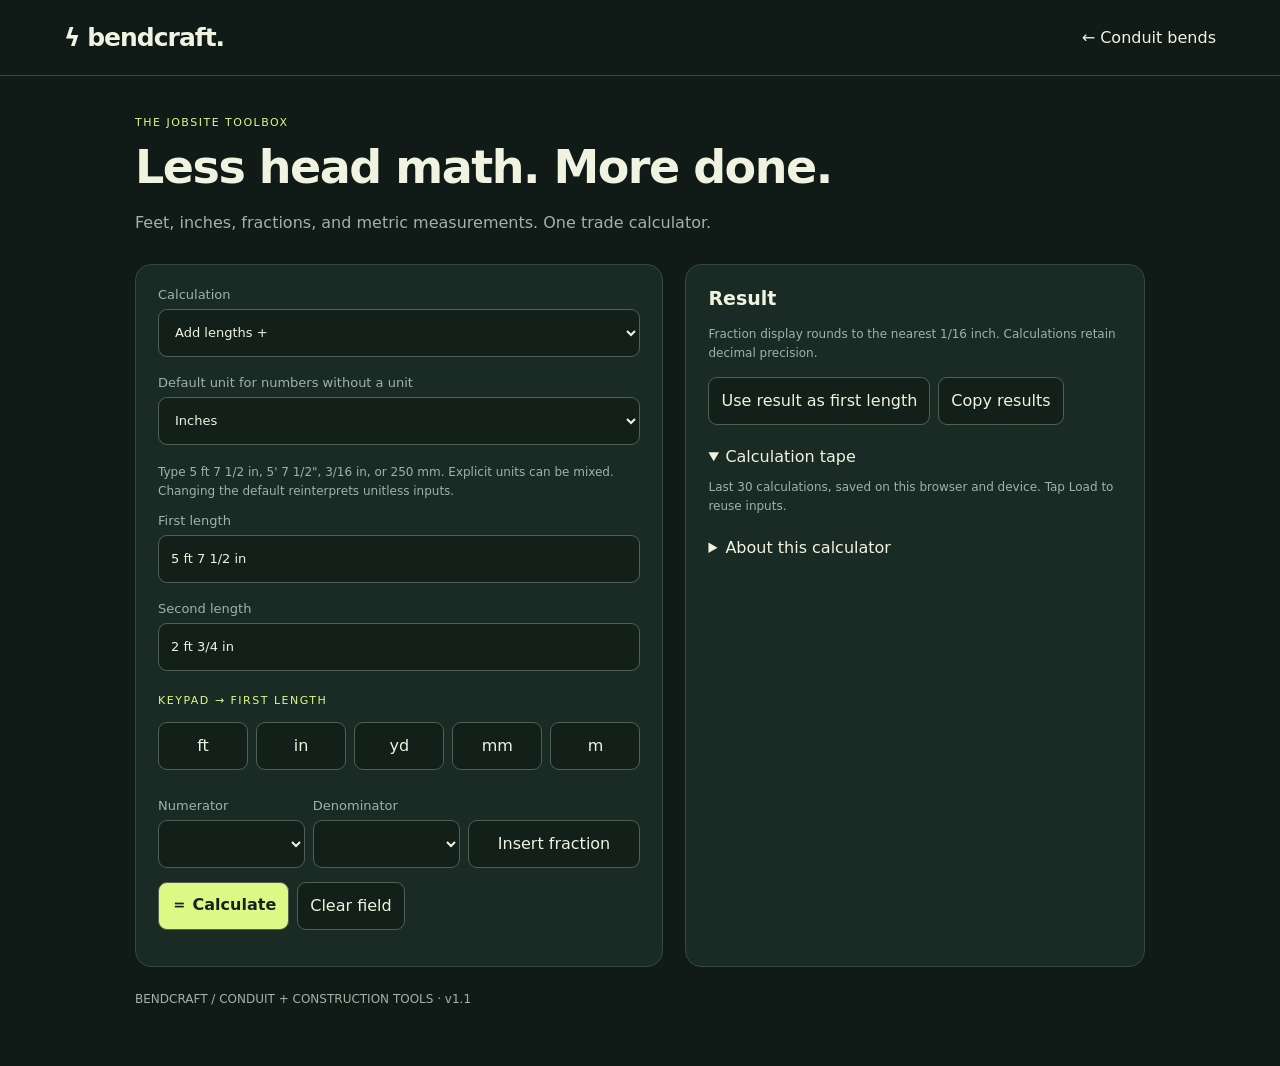
==== calculator.html @ 735b93d9 "Add calculator.html for Bendcraft v1.1" ====
<!doctype html><html lang="en"><meta charset="utf-8"><meta name="viewport" content="width=device-width,initial-scale=1,viewport-fit=cover"><meta name="theme-color" content="#14231f"><meta name="apple-mobile-web-app-capable" content="yes"><title>Bendcraft • Trade Calculator</title><link rel="manifest" href="manifest.json"><style>
:root{color-scheme:dark;--bg:#101b18;--panel:#1a2b25;--line:#35483e;--ink:#f0f3df;--muted:#a0b3a4;--accent:#dcf986}*{box-sizing:border-box}body{margin:0;background:var(--bg);color:var(--ink);font:16px system-ui,sans-serif}header{padding:23px max(20px,5vw);border-bottom:1px solid var(--line);display:flex;gap:24px;justify-content:space-between;align-items:center}header a{color:var(--ink);text-decoration:none}.brand{font-size:25px;font-weight:800;letter-spacing:-1px}main{max-width:1050px;margin:35px auto;padding:0 20px}h1{font-size:clamp(30px,5vw,46px);letter-spacing:-1.5px;margin:10px 0}p{color:var(--muted);line-height:1.6}small{color:var(--accent);letter-spacing:1.5px;font-size:11px}.layout{display:grid;grid-template-columns:1.15fr 1fr;gap:22px;margin-top:28px}.panel{border:1px solid var(--line);border-radius:16px;background:var(--panel);padding:22px}input,select,button{font:inherit;min-height:48px;border:1px solid #506052;border-radius:9px;color:var(--ink);background:#122019;padding:12px}input,select{width:100%;margin-top:7px}label{font-size:13px;color:var(--muted);display:block;margin-bottom:18px}input:focus{outline:2px solid var(--accent)}button{cursor:pointer}button:hover{border-color:var(--accent)}.primary{background:var(--accent);color:#14231f;font-weight:700}.tools,.keys,.fraction,.actions{display:flex;gap:8px;flex-wrap:wrap;margin:14px 0}.tools button{flex:1}.keys{display:grid;grid-template-columns:repeat(4,1fr)}.keys button{text-align:center}.fraction{align-items:end}.fraction label{flex:1;margin:0}.fraction button{flex:1}h2{font-size:19px;margin:0 0 16px}.result{border-bottom:1px solid var(--line);padding:14px 0;font-size:13px;color:var(--muted)}.result strong{display:block;font-size:24px;color:var(--accent);margin-top:5px;overflow-wrap:anywhere}.note{font-size:12px}#tape article{padding:16px 0;border-bottom:1px solid var(--line)}#tape article p{font-size:13px;overflow-wrap:anywhere}details{margin-top:22px}summary{cursor:pointer}a{color:var(--accent)}[hidden]{display:none!important}footer{padding:25px 0;color:var(--muted);font-size:12px}@media(max-width:700px){.layout{grid-template-columns:1fr}header{gap:14px;font-size:13px}.panel{padding:18px}}
</style><header><a href="index.html" class="brand">ϟ bendcraft.</a><a href="index.html">← Conduit bends</a></header><main><small>THE JOBSITE TOOLBOX</small><h1>Less head math. More done.</h1><p>Feet, inches, fractions, and metric measurements. One trade calculator.</p><div class="layout"><section class="panel" aria-label="Construction calculator"><label>Calculation<select id="mode"><option value="add">Add lengths +</option><option value="subtract">Subtract lengths −</option><option value="scale">Multiply a length × quantity</option><option value="divide">Divide a length ÷ quantity</option><option value="ratio">Divide two lengths → ratio</option><option value="convert">Convert a measurement</option><option value="area">Rectangle area & perimeter</option><option value="volume">Rectangular volume</option><option value="triangle">Right triangle: rise & run</option><option value="spacing">Equal spacing, including both ends</option></select></label><label>Default unit for numbers without a unit<select id="base"><option value="in">Inches</option><option value="ft">Feet</option><option value="yd">Yards</option><option value="mm">Millimeters</option><option value="cm">Centimeters</option><option value="m">Meters</option></select></label><p class="note">Type 5 ft 7 1/2 in, 5' 7 1/2", 3/16 in, or 250 mm. Explicit units can be mixed. Changing the default reinterprets unitless inputs.</p><label><span id="label-a">First length</span><input id="a" type="text" value="5 ft 7 1/2 in" autocomplete="off" spellcheck="false"></label><label id="row-b"><span id="label-b">Second length</span><input id="b" type="text" value="2 ft 3/4 in" autocomplete="off" spellcheck="false"></label><label id="row-c" hidden>Depth<input id="c" type="text" value="4 in" autocomplete="off" spellcheck="false"></label><small id="target">KEYPAD → FIRST LENGTH</small><div class="tools" aria-label="Insert unit"><button data-token=" ft ">ft</button><button data-token=" in ">in</button><button data-token=" yd ">yd</button><button data-token=" mm ">mm</button><button data-token=" m ">m</button></div><div class="keys" aria-label="Calculator keypad"></div><div class="fraction"><label>Numerator<select id="numerator"></select></label><label>Denominator<select id="denominator"></select></label><button id="insert-fraction">Insert fraction</button></div><div class="actions"><button id="calculate" class="primary">＝ Calculate</button><button id="clear">Clear field</button></div></section><section class="panel"><h2>Result</h2><div id="answer" aria-live="polite"></div><p class="note">Fraction display rounds to the nearest 1/16 inch. Calculations retain decimal precision.</p><div class="actions"><button id="reuse">Use result as first length</button><button id="copy">Copy results</button></div><p id="message" role="status"></p><details open><summary>Calculation tape</summary><p class="note">Last 30 calculations, saved on this browser and device. Tap Load to reuse inputs.</p><div id="tape"></div></details><details><summary>About this calculator</summary><p class="note">Bendcraft’s original trade calculator is inspired by the mixed-unit workflow of <a href="https://apps.apple.com/us/app/workmans-calculator-pro/id1188821288" target="_blank" rel="noopener">Workman’s Calculator Pro</a>. Length × quantity returns length. Length × width returns area. Length ÷ length returns a unitless ratio. Equal spacing uses positions at both endpoints.</p></details></section></div><footer>BENDCRAFT / CONDUIT + CONSTRUCTION TOOLS · v1.1</footer></main><script src="trade-math.js"></script><script src="trade-ui.js"></script></html>
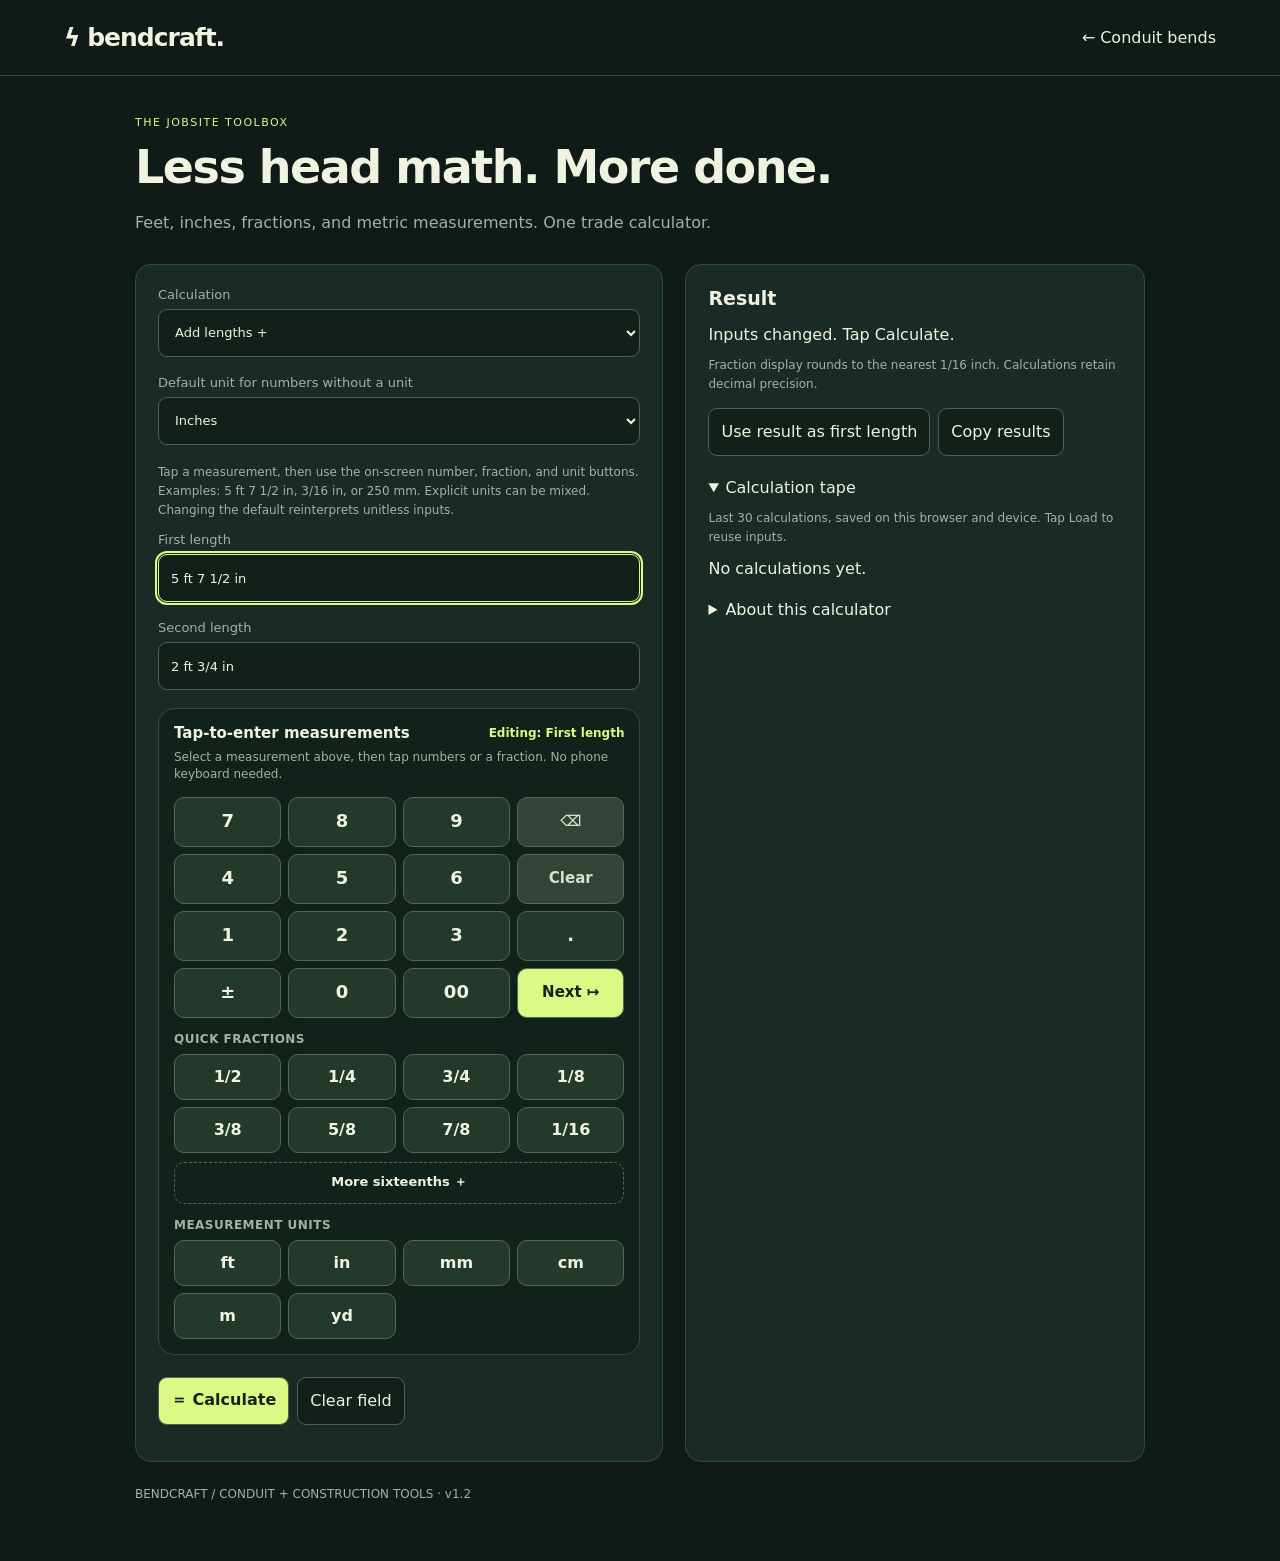
==== commit 815b9a2a: "Replace dropdown fraction entry with tap-to-enter trade keypad" ====
--- a/calculator.html
+++ b/calculator.html
@@ -1,3 +1,3 @@
-<!doctype html><html lang="en"><meta charset="utf-8"><meta name="viewport" content="width=device-width,initial-scale=1,viewport-fit=cover"><meta name="theme-color" content="#14231f"><meta name="apple-mobile-web-app-capable" content="yes"><title>Bendcraft • Trade Calculator</title><link rel="manifest" href="manifest.json"><style>
+<!doctype html><html lang="en"><meta charset="utf-8"><meta name="viewport" content="width=device-width,initial-scale=1,viewport-fit=cover"><meta name="theme-color" content="#14231f"><meta name="apple-mobile-web-app-capable" content="yes"><title>Bendcraft • Trade Calculator</title><link rel="manifest" href="manifest.json"><link rel="stylesheet" href="measurement-keypad.css"><style>
 :root{color-scheme:dark;--bg:#101b18;--panel:#1a2b25;--line:#35483e;--ink:#f0f3df;--muted:#a0b3a4;--accent:#dcf986}*{box-sizing:border-box}body{margin:0;background:var(--bg);color:var(--ink);font:16px system-ui,sans-serif}header{padding:23px max(20px,5vw);border-bottom:1px solid var(--line);display:flex;gap:24px;justify-content:space-between;align-items:center}header a{color:var(--ink);text-decoration:none}.brand{font-size:25px;font-weight:800;letter-spacing:-1px}main{max-width:1050px;margin:35px auto;padding:0 20px}h1{font-size:clamp(30px,5vw,46px);letter-spacing:-1.5px;margin:10px 0}p{color:var(--muted);line-height:1.6}small{color:var(--accent);letter-spacing:1.5px;font-size:11px}.layout{display:grid;grid-template-columns:1.15fr 1fr;gap:22px;margin-top:28px}.panel{border:1px solid var(--line);border-radius:16px;background:var(--panel);padding:22px}input,select,button{font:inherit;min-height:48px;border:1px solid #506052;border-radius:9px;color:var(--ink);background:#122019;padding:12px}input,select{width:100%;margin-top:7px}label{font-size:13px;color:var(--muted);display:block;margin-bottom:18px}input:focus{outline:2px solid var(--accent)}button{cursor:pointer}button:hover{border-color:var(--accent)}.primary{background:var(--accent);color:#14231f;font-weight:700}.tools,.keys,.fraction,.actions{display:flex;gap:8px;flex-wrap:wrap;margin:14px 0}.tools button{flex:1}.keys{display:grid;grid-template-columns:repeat(4,1fr)}.keys button{text-align:center}.fraction{align-items:end}.fraction label{flex:1;margin:0}.fraction button{flex:1}h2{font-size:19px;margin:0 0 16px}.result{border-bottom:1px solid var(--line);padding:14px 0;font-size:13px;color:var(--muted)}.result strong{display:block;font-size:24px;color:var(--accent);margin-top:5px;overflow-wrap:anywhere}.note{font-size:12px}#tape article{padding:16px 0;border-bottom:1px solid var(--line)}#tape article p{font-size:13px;overflow-wrap:anywhere}details{margin-top:22px}summary{cursor:pointer}a{color:var(--accent)}[hidden]{display:none!important}footer{padding:25px 0;color:var(--muted);font-size:12px}@media(max-width:700px){.layout{grid-template-columns:1fr}header{gap:14px;font-size:13px}.panel{padding:18px}}
-</style><header><a href="index.html" class="brand">ϟ bendcraft.</a><a href="index.html">← Conduit bends</a></header><main><small>THE JOBSITE TOOLBOX</small><h1>Less head math. More done.</h1><p>Feet, inches, fractions, and metric measurements. One trade calculator.</p><div class="layout"><section class="panel" aria-label="Construction calculator"><label>Calculation<select id="mode"><option value="add">Add lengths +</option><option value="subtract">Subtract lengths −</option><option value="scale">Multiply a length × quantity</option><option value="divide">Divide a length ÷ quantity</option><option value="ratio">Divide two lengths → ratio</option><option value="convert">Convert a measurement</option><option value="area">Rectangle area & perimeter</option><option value="volume">Rectangular volume</option><option value="triangle">Right triangle: rise & run</option><option value="spacing">Equal spacing, including both ends</option></select></label><label>Default unit for numbers without a unit<select id="base"><option value="in">Inches</option><option value="ft">Feet</option><option value="yd">Yards</option><option value="mm">Millimeters</option><option value="cm">Centimeters</option><option value="m">Meters</option></select></label><p class="note">Type 5 ft 7 1/2 in, 5' 7 1/2", 3/16 in, or 250 mm. Explicit units can be mixed. Changing the default reinterprets unitless inputs.</p><label><span id="label-a">First length</span><input id="a" type="text" value="5 ft 7 1/2 in" autocomplete="off" spellcheck="false"></label><label id="row-b"><span id="label-b">Second length</span><input id="b" type="text" value="2 ft 3/4 in" autocomplete="off" spellcheck="false"></label><label id="row-c" hidden>Depth<input id="c" type="text" value="4 in" autocomplete="off" spellcheck="false"></label><small id="target">KEYPAD → FIRST LENGTH</small><div class="tools" aria-label="Insert unit"><button data-token=" ft ">ft</button><button data-token=" in ">in</button><button data-token=" yd ">yd</button><button data-token=" mm ">mm</button><button data-token=" m ">m</button></div><div class="keys" aria-label="Calculator keypad"></div><div class="fraction"><label>Numerator<select id="numerator"></select></label><label>Denominator<select id="denominator"></select></label><button id="insert-fraction">Insert fraction</button></div><div class="actions"><button id="calculate" class="primary">＝ Calculate</button><button id="clear">Clear field</button></div></section><section class="panel"><h2>Result</h2><div id="answer" aria-live="polite"></div><p class="note">Fraction display rounds to the nearest 1/16 inch. Calculations retain decimal precision.</p><div class="actions"><button id="reuse">Use result as first length</button><button id="copy">Copy results</button></div><p id="message" role="status"></p><details open><summary>Calculation tape</summary><p class="note">Last 30 calculations, saved on this browser and device. Tap Load to reuse inputs.</p><div id="tape"></div></details><details><summary>About this calculator</summary><p class="note">Bendcraft’s original trade calculator is inspired by the mixed-unit workflow of <a href="https://apps.apple.com/us/app/workmans-calculator-pro/id1188821288" target="_blank" rel="noopener">Workman’s Calculator Pro</a>. Length × quantity returns length. Length × width returns area. Length ÷ length returns a unitless ratio. Equal spacing uses positions at both endpoints.</p></details></section></div><footer>BENDCRAFT / CONDUIT + CONSTRUCTION TOOLS · v1.1</footer></main><script src="trade-math.js"></script><script src="trade-ui.js"></script></html>+</style><header><a href="index.html" class="brand">ϟ bendcraft.</a><a href="index.html">← Conduit bends</a></header><main><small>THE JOBSITE TOOLBOX</small><h1>Less head math. More done.</h1><p>Feet, inches, fractions, and metric measurements. One trade calculator.</p><div class="layout"><section class="panel" aria-label="Construction calculator"><label>Calculation<select id="mode"><option value="add">Add lengths +</option><option value="subtract">Subtract lengths −</option><option value="scale">Multiply a length × quantity</option><option value="divide">Divide a length ÷ quantity</option><option value="ratio">Divide two lengths → ratio</option><option value="convert">Convert a measurement</option><option value="area">Rectangle area & perimeter</option><option value="volume">Rectangular volume</option><option value="triangle">Right triangle: rise & run</option><option value="spacing">Equal spacing, including both ends</option></select></label><label>Default unit for numbers without a unit<select id="base"><option value="in">Inches</option><option value="ft">Feet</option><option value="yd">Yards</option><option value="mm">Millimeters</option><option value="cm">Centimeters</option><option value="m">Meters</option></select></label><p class="note">Tap a measurement, then use the on-screen number, fraction, and unit buttons. Examples: 5 ft 7 1/2 in, 3/16 in, or 250 mm. Explicit units can be mixed. Changing the default reinterprets unitless inputs.</p><label><span id="label-a">First length</span><input id="a" type="text" value="5 ft 7 1/2 in" autocomplete="off" spellcheck="false"></label><label id="row-b"><span id="label-b">Second length</span><input id="b" type="text" value="2 ft 3/4 in" autocomplete="off" spellcheck="false"></label><label id="row-c" hidden>Depth<input id="c" type="text" value="4 in" autocomplete="off" spellcheck="false"></label><div id="measurement-keypad"></div><div id="legacy-entry" hidden><small id="target">KEYPAD → FIRST LENGTH</small><div class="tools" aria-label="Insert unit"><button data-token=" ft ">ft</button><button data-token=" in ">in</button><button data-token=" yd ">yd</button><button data-token=" mm ">mm</button><button data-token=" m ">m</button></div><div class="keys" aria-label="Calculator keypad"></div><div class="fraction"><label>Numerator<select id="numerator"></select></label><label>Denominator<select id="denominator"></select></label><button id="insert-fraction">Insert fraction</button></div></div><div class="actions"><button id="calculate" class="primary">＝ Calculate</button><button id="clear">Clear field</button></div></section><section class="panel"><h2>Result</h2><div id="answer" aria-live="polite"></div><p class="note">Fraction display rounds to the nearest 1/16 inch. Calculations retain decimal precision.</p><div class="actions"><button id="reuse">Use result as first length</button><button id="copy">Copy results</button></div><p id="message" role="status"></p><details open><summary>Calculation tape</summary><p class="note">Last 30 calculations, saved on this browser and device. Tap Load to reuse inputs.</p><div id="tape"></div></details><details><summary>About this calculator</summary><p class="note">Bendcraft’s original trade calculator is inspired by the mixed-unit workflow of <a href="https://apps.apple.com/us/app/workmans-calculator-pro/id1188821288" target="_blank" rel="noopener">Workman’s Calculator Pro</a>. Length × quantity returns length. Length × width returns area. Length ÷ length returns a unitless ratio. Equal spacing uses positions at both endpoints.</p></details></section></div><footer>BENDCRAFT / CONDUIT + CONSTRUCTION TOOLS · v1.2</footer></main><script src="trade-math.js"></script><script src="trade-ui.js"></script><script src="measurement-keypad.js"></script></html>
--- a/measurement-keypad.css
+++ b/measurement-keypad.css
@@ -0,0 +1,22 @@
+/* Shared touch-first Bendcraft measurement keypad. */
+#measurement-keypad { margin: 14px 0 22px; }
+.mp-wrap { border: 1px solid var(--line, #35483e); border-radius: 16px; background: #11221b; padding: 15px; }
+.mp-top { display: flex; align-items: center; justify-content: space-between; flex-wrap: wrap; gap: 5px 12px; }
+.mp-top strong { font-size: 15px; color: var(--ink, #f0f3df); }
+.mp-active { color: var(--accent, #dcf986); font-size: 12px; font-weight: 700; }
+.mp-hint { font-size: 12px; margin: 7px 0 14px; color: var(--muted, #a0b3a4); line-height: 1.4; }
+.mp-label { margin: 14px 0 8px; font-size: 12px; color: var(--muted, #a0b3a4); font-weight: 700; letter-spacing: .04em; text-transform: uppercase; }
+.mp-grid { display: grid; grid-template-columns: repeat(4, minmax(0, 1fr)); gap: 7px; }
+.mp-key, .mp-more { appearance: none; min-width: 0; min-height: 50px; padding: 8px 4px; border: 1px solid #536957; border-radius: 10px; background: #23392c; color: var(--ink, #f0f3df); text-align: center; font: 600 18px/1.15 system-ui, sans-serif; touch-action: manipulation; -webkit-tap-highlight-color: transparent; cursor: pointer; }
+.mp-key:active, .mp-more:active { background: var(--accent, #dcf986); color: #14231f; transform: scale(.975); }
+.mp-key:focus-visible, .mp-more:focus-visible { outline: 2px solid var(--accent, #dcf986); outline-offset: 2px; }
+.mp-fractions .mp-key, .mp-units .mp-key { font-size: 16px; min-height: 46px; }
+.mp-key.mp-subtle { font-size: 15px; color: #d5e1cc; background: #344337; }
+.mp-key.mp-next { background: #dcf986; color: #14231f; font-size: 15px; font-weight: 800; }
+.mp-key:disabled { opacity: .4; cursor: not-allowed; }
+.mp-more { display: block; width: 100%; min-height: 42px; font-size: 13px; margin-top: 9px; background: transparent; border-style: dashed; }
+.mp-extra { margin-top: 8px; }
+.mp-extra[hidden] { display: none !important; }
+.mp-selected { outline: 2px solid var(--accent, #dcf986) !important; outline-offset: 1px; border-color: var(--accent, #dcf986) !important; }
+.mp-selected[readonly] { cursor: pointer; }
+@media(max-width:400px) { .mp-wrap { padding: 11px; } .mp-grid { gap: 6px; } .mp-key { min-height: 48px; font-size: 18px; } .mp-fractions .mp-key { font-size: 15px; } }
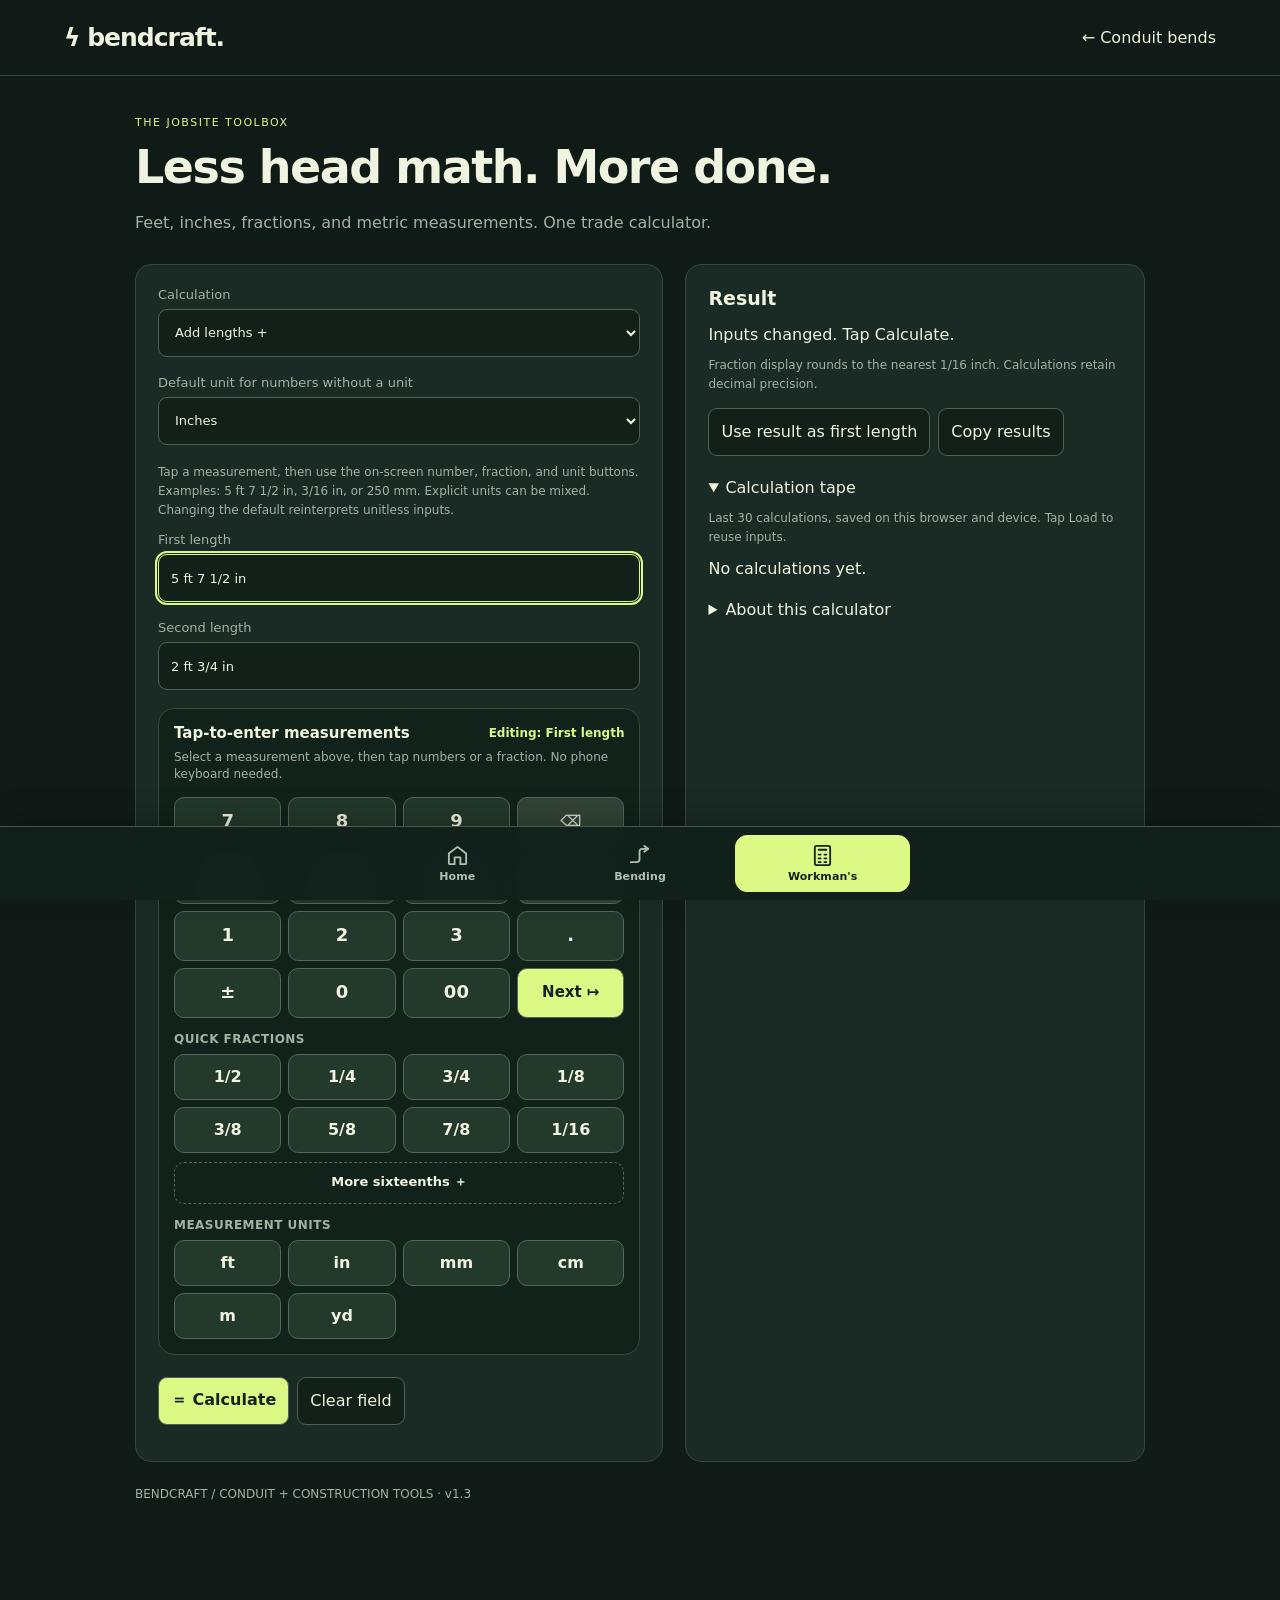
==== commit 47081df0: "Add persistent bottom app switcher to workmans calculator" ====
--- a/calculator.html
+++ b/calculator.html
@@ -1,3 +1,3 @@
-<!doctype html><html lang="en"><meta charset="utf-8"><meta name="viewport" content="width=device-width,initial-scale=1,viewport-fit=cover"><meta name="theme-color" content="#14231f"><meta name="apple-mobile-web-app-capable" content="yes"><title>Bendcraft • Trade Calculator</title><link rel="manifest" href="manifest.json"><link rel="stylesheet" href="measurement-keypad.css"><style>
+<!doctype html><html lang="en"><meta charset="utf-8"><meta name="viewport" content="width=device-width,initial-scale=1,viewport-fit=cover"><meta name="theme-color" content="#14231f"><meta name="apple-mobile-web-app-capable" content="yes"><title>Bendcraft • Trade Calculator</title><link rel="manifest" href="manifest.json"><link rel="stylesheet" href="measurement-keypad.css"><link rel="stylesheet" href="app-tabs.css"><style>
 :root{color-scheme:dark;--bg:#101b18;--panel:#1a2b25;--line:#35483e;--ink:#f0f3df;--muted:#a0b3a4;--accent:#dcf986}*{box-sizing:border-box}body{margin:0;background:var(--bg);color:var(--ink);font:16px system-ui,sans-serif}header{padding:23px max(20px,5vw);border-bottom:1px solid var(--line);display:flex;gap:24px;justify-content:space-between;align-items:center}header a{color:var(--ink);text-decoration:none}.brand{font-size:25px;font-weight:800;letter-spacing:-1px}main{max-width:1050px;margin:35px auto;padding:0 20px}h1{font-size:clamp(30px,5vw,46px);letter-spacing:-1.5px;margin:10px 0}p{color:var(--muted);line-height:1.6}small{color:var(--accent);letter-spacing:1.5px;font-size:11px}.layout{display:grid;grid-template-columns:1.15fr 1fr;gap:22px;margin-top:28px}.panel{border:1px solid var(--line);border-radius:16px;background:var(--panel);padding:22px}input,select,button{font:inherit;min-height:48px;border:1px solid #506052;border-radius:9px;color:var(--ink);background:#122019;padding:12px}input,select{width:100%;margin-top:7px}label{font-size:13px;color:var(--muted);display:block;margin-bottom:18px}input:focus{outline:2px solid var(--accent)}button{cursor:pointer}button:hover{border-color:var(--accent)}.primary{background:var(--accent);color:#14231f;font-weight:700}.tools,.keys,.fraction,.actions{display:flex;gap:8px;flex-wrap:wrap;margin:14px 0}.tools button{flex:1}.keys{display:grid;grid-template-columns:repeat(4,1fr)}.keys button{text-align:center}.fraction{align-items:end}.fraction label{flex:1;margin:0}.fraction button{flex:1}h2{font-size:19px;margin:0 0 16px}.result{border-bottom:1px solid var(--line);padding:14px 0;font-size:13px;color:var(--muted)}.result strong{display:block;font-size:24px;color:var(--accent);margin-top:5px;overflow-wrap:anywhere}.note{font-size:12px}#tape article{padding:16px 0;border-bottom:1px solid var(--line)}#tape article p{font-size:13px;overflow-wrap:anywhere}details{margin-top:22px}summary{cursor:pointer}a{color:var(--accent)}[hidden]{display:none!important}footer{padding:25px 0;color:var(--muted);font-size:12px}@media(max-width:700px){.layout{grid-template-columns:1fr}header{gap:14px;font-size:13px}.panel{padding:18px}}
-</style><header><a href="index.html" class="brand">ϟ bendcraft.</a><a href="index.html">← Conduit bends</a></header><main><small>THE JOBSITE TOOLBOX</small><h1>Less head math. More done.</h1><p>Feet, inches, fractions, and metric measurements. One trade calculator.</p><div class="layout"><section class="panel" aria-label="Construction calculator"><label>Calculation<select id="mode"><option value="add">Add lengths +</option><option value="subtract">Subtract lengths −</option><option value="scale">Multiply a length × quantity</option><option value="divide">Divide a length ÷ quantity</option><option value="ratio">Divide two lengths → ratio</option><option value="convert">Convert a measurement</option><option value="area">Rectangle area & perimeter</option><option value="volume">Rectangular volume</option><option value="triangle">Right triangle: rise & run</option><option value="spacing">Equal spacing, including both ends</option></select></label><label>Default unit for numbers without a unit<select id="base"><option value="in">Inches</option><option value="ft">Feet</option><option value="yd">Yards</option><option value="mm">Millimeters</option><option value="cm">Centimeters</option><option value="m">Meters</option></select></label><p class="note">Tap a measurement, then use the on-screen number, fraction, and unit buttons. Examples: 5 ft 7 1/2 in, 3/16 in, or 250 mm. Explicit units can be mixed. Changing the default reinterprets unitless inputs.</p><label><span id="label-a">First length</span><input id="a" type="text" value="5 ft 7 1/2 in" autocomplete="off" spellcheck="false"></label><label id="row-b"><span id="label-b">Second length</span><input id="b" type="text" value="2 ft 3/4 in" autocomplete="off" spellcheck="false"></label><label id="row-c" hidden>Depth<input id="c" type="text" value="4 in" autocomplete="off" spellcheck="false"></label><div id="measurement-keypad"></div><div id="legacy-entry" hidden><small id="target">KEYPAD → FIRST LENGTH</small><div class="tools" aria-label="Insert unit"><button data-token=" ft ">ft</button><button data-token=" in ">in</button><button data-token=" yd ">yd</button><button data-token=" mm ">mm</button><button data-token=" m ">m</button></div><div class="keys" aria-label="Calculator keypad"></div><div class="fraction"><label>Numerator<select id="numerator"></select></label><label>Denominator<select id="denominator"></select></label><button id="insert-fraction">Insert fraction</button></div></div><div class="actions"><button id="calculate" class="primary">＝ Calculate</button><button id="clear">Clear field</button></div></section><section class="panel"><h2>Result</h2><div id="answer" aria-live="polite"></div><p class="note">Fraction display rounds to the nearest 1/16 inch. Calculations retain decimal precision.</p><div class="actions"><button id="reuse">Use result as first length</button><button id="copy">Copy results</button></div><p id="message" role="status"></p><details open><summary>Calculation tape</summary><p class="note">Last 30 calculations, saved on this browser and device. Tap Load to reuse inputs.</p><div id="tape"></div></details><details><summary>About this calculator</summary><p class="note">Bendcraft’s original trade calculator is inspired by the mixed-unit workflow of <a href="https://apps.apple.com/us/app/workmans-calculator-pro/id1188821288" target="_blank" rel="noopener">Workman’s Calculator Pro</a>. Length × quantity returns length. Length × width returns area. Length ÷ length returns a unitless ratio. Equal spacing uses positions at both endpoints.</p></details></section></div><footer>BENDCRAFT / CONDUIT + CONSTRUCTION TOOLS · v1.2</footer></main><script src="trade-math.js"></script><script src="trade-ui.js"></script><script src="measurement-keypad.js"></script></html>+</style><header><a href="index.html" class="brand">ϟ bendcraft.</a><a href="index.html">← Conduit bends</a></header><main><small>THE JOBSITE TOOLBOX</small><h1>Less head math. More done.</h1><p>Feet, inches, fractions, and metric measurements. One trade calculator.</p><div class="layout"><section class="panel" aria-label="Construction calculator"><label>Calculation<select id="mode"><option value="add">Add lengths +</option><option value="subtract">Subtract lengths −</option><option value="scale">Multiply a length × quantity</option><option value="divide">Divide a length ÷ quantity</option><option value="ratio">Divide two lengths → ratio</option><option value="convert">Convert a measurement</option><option value="area">Rectangle area & perimeter</option><option value="volume">Rectangular volume</option><option value="triangle">Right triangle: rise & run</option><option value="spacing">Equal spacing, including both ends</option></select></label><label>Default unit for numbers without a unit<select id="base"><option value="in">Inches</option><option value="ft">Feet</option><option value="yd">Yards</option><option value="mm">Millimeters</option><option value="cm">Centimeters</option><option value="m">Meters</option></select></label><p class="note">Tap a measurement, then use the on-screen number, fraction, and unit buttons. Examples: 5 ft 7 1/2 in, 3/16 in, or 250 mm. Explicit units can be mixed. Changing the default reinterprets unitless inputs.</p><label><span id="label-a">First length</span><input id="a" type="text" value="5 ft 7 1/2 in" autocomplete="off" spellcheck="false"></label><label id="row-b"><span id="label-b">Second length</span><input id="b" type="text" value="2 ft 3/4 in" autocomplete="off" spellcheck="false"></label><label id="row-c" hidden>Depth<input id="c" type="text" value="4 in" autocomplete="off" spellcheck="false"></label><div id="measurement-keypad"></div><div id="legacy-entry" hidden><small id="target">KEYPAD → FIRST LENGTH</small><div class="tools" aria-label="Insert unit"><button data-token=" ft ">ft</button><button data-token=" in ">in</button><button data-token=" yd ">yd</button><button data-token=" mm ">mm</button><button data-token=" m ">m</button></div><div class="keys" aria-label="Calculator keypad"></div><div class="fraction"><label>Numerator<select id="numerator"></select></label><label>Denominator<select id="denominator"></select></label><button id="insert-fraction">Insert fraction</button></div></div><div class="actions"><button id="calculate" class="primary">＝ Calculate</button><button id="clear">Clear field</button></div></section><section class="panel"><h2>Result</h2><div id="answer" aria-live="polite"></div><p class="note">Fraction display rounds to the nearest 1/16 inch. Calculations retain decimal precision.</p><div class="actions"><button id="reuse">Use result as first length</button><button id="copy">Copy results</button></div><p id="message" role="status"></p><details open><summary>Calculation tape</summary><p class="note">Last 30 calculations, saved on this browser and device. Tap Load to reuse inputs.</p><div id="tape"></div></details><details><summary>About this calculator</summary><p class="note">Bendcraft’s original trade calculator is inspired by the mixed-unit workflow of <a href="https://apps.apple.com/us/app/workmans-calculator-pro/id1188821288" target="_blank" rel="noopener">Workman’s Calculator Pro</a>. Length × quantity returns length. Length × width returns area. Length ÷ length returns a unitless ratio. Equal spacing uses positions at both endpoints.</p></details></section></div><footer>BENDCRAFT / CONDUIT + CONSTRUCTION TOOLS · v1.3</footer></main><nav class="app-tabs" aria-label="Bendcraft apps"><div class="app-tabs-inner"><a class="app-tab" href="home.html"><svg viewBox="0 0 24 24" aria-hidden="true"><path d="m3 10 9-7 9 7v10a1 1 0 0 1-1 1h-5v-7H9v7H4a1 1 0 0 1-1-1Z"/></svg><span>Home</span></a><a class="app-tab" href="index.html"><svg viewBox="0 0 24 24" aria-hidden="true"><path d="M3 19h6c1.7 0 3-1.3 3-3V8c0-1.7 1.3-3 3-3h6"/><path d="m17 2 4 3-4 3"/></svg><span>Bending</span></a><a class="app-tab" href="calculator.html" aria-current="page"><svg viewBox="0 0 24 24" aria-hidden="true"><rect x="4" y="2" width="16" height="20" rx="2"/><path d="M8 6h8M8 11h2m4 0h2M8 15h2m4 0h2M8 19h2m4 0h2"/></svg><span>Workman's</span></a></div></nav><script src="trade-math.js"></script><script src="trade-ui.js"></script><script src="measurement-keypad.js"></script></html>
--- a/app-tabs.css
+++ b/app-tabs.css
@@ -0,0 +1,68 @@
+/* Bendcraft's shared iPhone-friendly bottom app switcher */
+:root { --tabs-height: 74px; }
+body {
+  padding-bottom: calc(var(--tabs-height) + 22px + env(safe-area-inset-bottom, 0px));
+}
+nav.app-tabs {
+  position: fixed;
+  z-index: 1000;
+  inset: auto 0 0 0;
+  display: block;
+  padding: 9px 14px calc(9px + env(safe-area-inset-bottom, 0px));
+  border-top: 1px solid #465948;
+  background: rgba(18, 33, 27, .97);
+  -webkit-backdrop-filter: blur(16px);
+  backdrop-filter: blur(16px);
+  box-shadow: 0 -8px 30px rgba(0, 0, 0, .22);
+}
+.app-tabs-inner {
+  display: grid;
+  grid-template-columns: repeat(3, minmax(0, 1fr));
+  align-items: stretch;
+  gap: 8px;
+  max-width: 560px;
+  margin: 0 auto;
+}
+nav.app-tabs a.app-tab {
+  display: flex;
+  flex-direction: column;
+  align-items: center;
+  justify-content: center;
+  gap: 4px;
+  min-width: 0;
+  min-height: 57px;
+  padding: 6px 4px;
+  border: 1px solid transparent;
+  border-radius: 12px;
+  text-decoration: none;
+  color: #afc2b1;
+  font: 600 11px/1.15 system-ui, -apple-system, sans-serif;
+  letter-spacing: .1px;
+  -webkit-tap-highlight-color: transparent;
+  touch-action: manipulation;
+}
+.app-tab svg {
+  width: 23px;
+  height: 23px;
+  stroke: currentColor;
+  fill: none;
+  stroke-width: 1.9;
+  stroke-linecap: round;
+  stroke-linejoin: round;
+  flex: none;
+}
+nav.app-tabs a.app-tab[aria-current="page"] {
+  background: #dcf986;
+  border-color: #dcf986;
+  color: #14231f;
+  font-weight: 800;
+}
+nav.app-tabs a.app-tab:active:not([aria-current="page"]) { background: #2b4033; }
+nav.app-tabs a.app-tab:focus-visible {
+  outline: 2px solid #dcf986;
+  outline-offset: 2px;
+}
+@media (min-width: 720px) {
+  nav.app-tabs { padding-top: 8px; padding-bottom: calc(8px + env(safe-area-inset-bottom, 0px)); }
+  .app-tabs-inner { max-width: 540px; }
+}
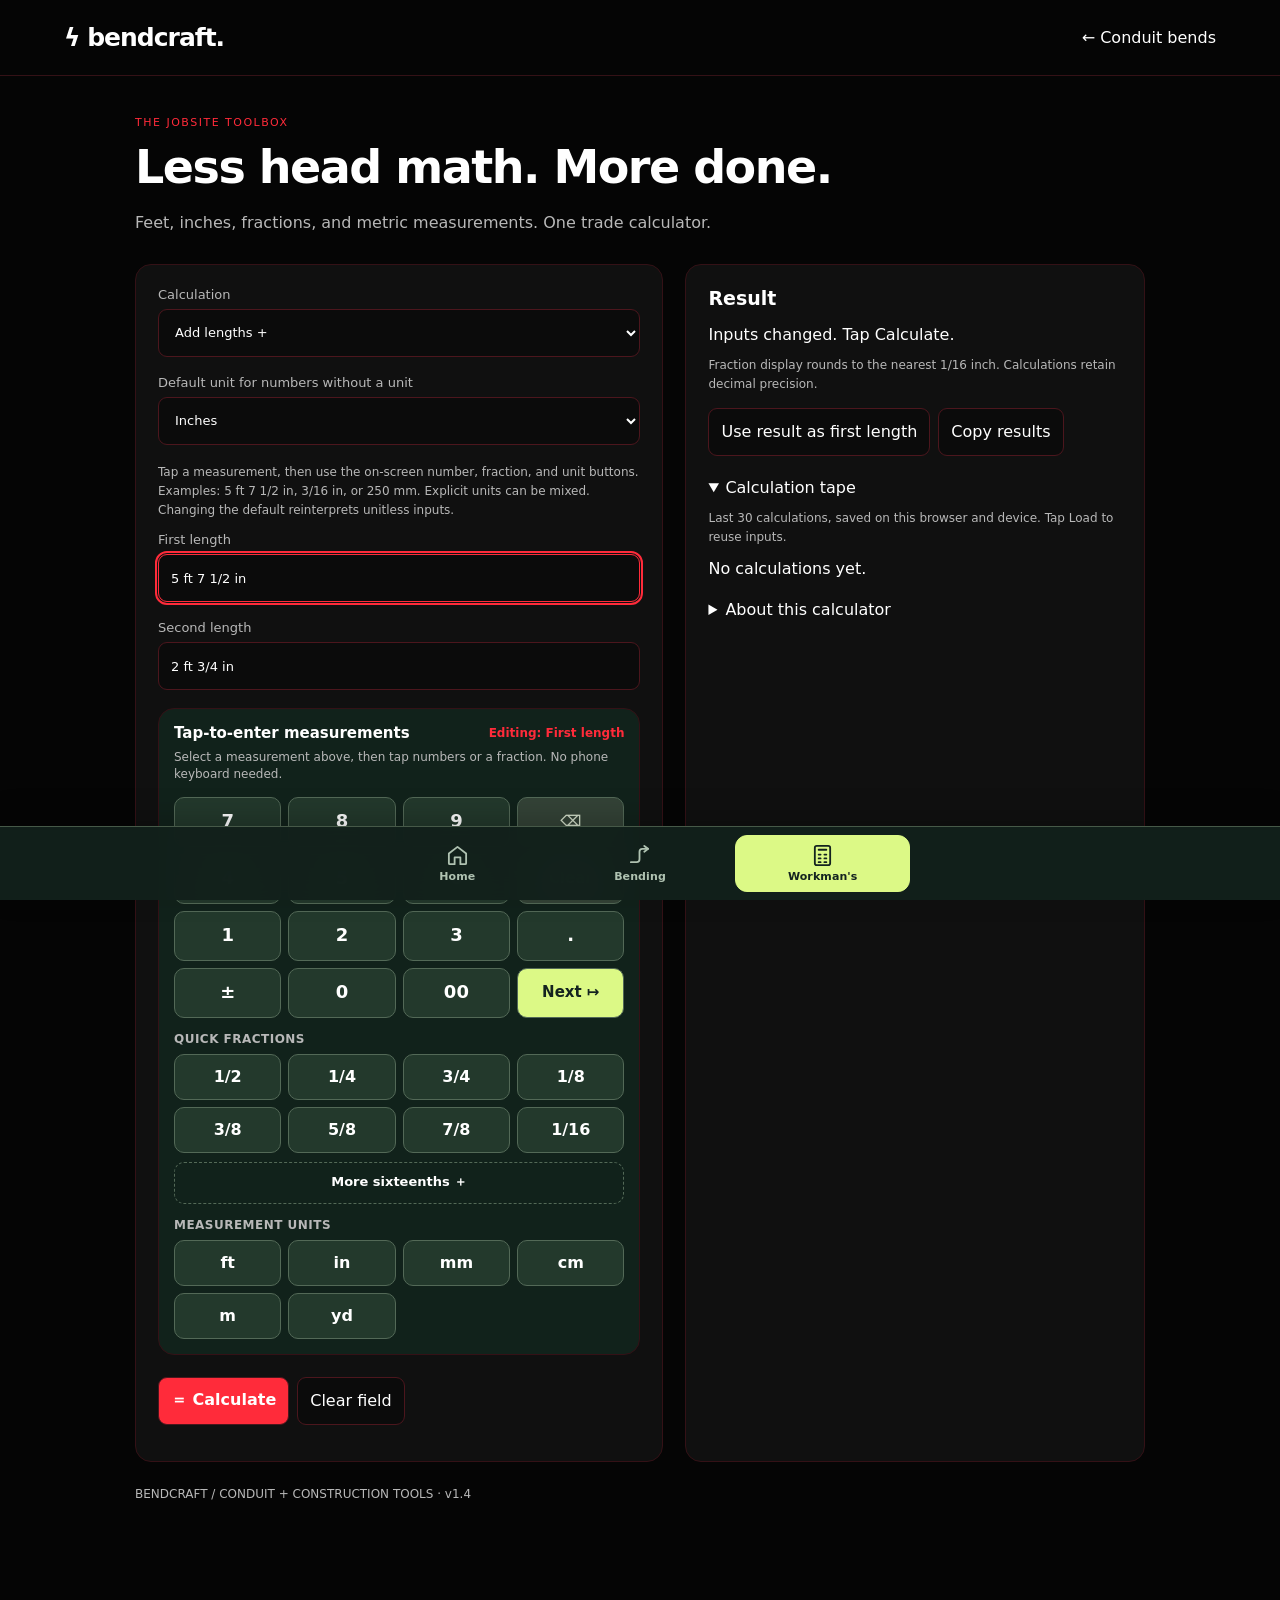
==== commit 76f8a614: "Switch calculator.html to black, white and red Bendcraft theme" ====
--- a/calculator.html
+++ b/calculator.html
@@ -1,3 +1,3 @@
-<!doctype html><html lang="en"><meta charset="utf-8"><meta name="viewport" content="width=device-width,initial-scale=1,viewport-fit=cover"><meta name="theme-color" content="#14231f"><meta name="apple-mobile-web-app-capable" content="yes"><title>Bendcraft • Trade Calculator</title><link rel="manifest" href="manifest.json"><link rel="stylesheet" href="measurement-keypad.css"><link rel="stylesheet" href="app-tabs.css"><style>
-:root{color-scheme:dark;--bg:#101b18;--panel:#1a2b25;--line:#35483e;--ink:#f0f3df;--muted:#a0b3a4;--accent:#dcf986}*{box-sizing:border-box}body{margin:0;background:var(--bg);color:var(--ink);font:16px system-ui,sans-serif}header{padding:23px max(20px,5vw);border-bottom:1px solid var(--line);display:flex;gap:24px;justify-content:space-between;align-items:center}header a{color:var(--ink);text-decoration:none}.brand{font-size:25px;font-weight:800;letter-spacing:-1px}main{max-width:1050px;margin:35px auto;padding:0 20px}h1{font-size:clamp(30px,5vw,46px);letter-spacing:-1.5px;margin:10px 0}p{color:var(--muted);line-height:1.6}small{color:var(--accent);letter-spacing:1.5px;font-size:11px}.layout{display:grid;grid-template-columns:1.15fr 1fr;gap:22px;margin-top:28px}.panel{border:1px solid var(--line);border-radius:16px;background:var(--panel);padding:22px}input,select,button{font:inherit;min-height:48px;border:1px solid #506052;border-radius:9px;color:var(--ink);background:#122019;padding:12px}input,select{width:100%;margin-top:7px}label{font-size:13px;color:var(--muted);display:block;margin-bottom:18px}input:focus{outline:2px solid var(--accent)}button{cursor:pointer}button:hover{border-color:var(--accent)}.primary{background:var(--accent);color:#14231f;font-weight:700}.tools,.keys,.fraction,.actions{display:flex;gap:8px;flex-wrap:wrap;margin:14px 0}.tools button{flex:1}.keys{display:grid;grid-template-columns:repeat(4,1fr)}.keys button{text-align:center}.fraction{align-items:end}.fraction label{flex:1;margin:0}.fraction button{flex:1}h2{font-size:19px;margin:0 0 16px}.result{border-bottom:1px solid var(--line);padding:14px 0;font-size:13px;color:var(--muted)}.result strong{display:block;font-size:24px;color:var(--accent);margin-top:5px;overflow-wrap:anywhere}.note{font-size:12px}#tape article{padding:16px 0;border-bottom:1px solid var(--line)}#tape article p{font-size:13px;overflow-wrap:anywhere}details{margin-top:22px}summary{cursor:pointer}a{color:var(--accent)}[hidden]{display:none!important}footer{padding:25px 0;color:var(--muted);font-size:12px}@media(max-width:700px){.layout{grid-template-columns:1fr}header{gap:14px;font-size:13px}.panel{padding:18px}}
-</style><header><a href="index.html" class="brand">ϟ bendcraft.</a><a href="index.html">← Conduit bends</a></header><main><small>THE JOBSITE TOOLBOX</small><h1>Less head math. More done.</h1><p>Feet, inches, fractions, and metric measurements. One trade calculator.</p><div class="layout"><section class="panel" aria-label="Construction calculator"><label>Calculation<select id="mode"><option value="add">Add lengths +</option><option value="subtract">Subtract lengths −</option><option value="scale">Multiply a length × quantity</option><option value="divide">Divide a length ÷ quantity</option><option value="ratio">Divide two lengths → ratio</option><option value="convert">Convert a measurement</option><option value="area">Rectangle area & perimeter</option><option value="volume">Rectangular volume</option><option value="triangle">Right triangle: rise & run</option><option value="spacing">Equal spacing, including both ends</option></select></label><label>Default unit for numbers without a unit<select id="base"><option value="in">Inches</option><option value="ft">Feet</option><option value="yd">Yards</option><option value="mm">Millimeters</option><option value="cm">Centimeters</option><option value="m">Meters</option></select></label><p class="note">Tap a measurement, then use the on-screen number, fraction, and unit buttons. Examples: 5 ft 7 1/2 in, 3/16 in, or 250 mm. Explicit units can be mixed. Changing the default reinterprets unitless inputs.</p><label><span id="label-a">First length</span><input id="a" type="text" value="5 ft 7 1/2 in" autocomplete="off" spellcheck="false"></label><label id="row-b"><span id="label-b">Second length</span><input id="b" type="text" value="2 ft 3/4 in" autocomplete="off" spellcheck="false"></label><label id="row-c" hidden>Depth<input id="c" type="text" value="4 in" autocomplete="off" spellcheck="false"></label><div id="measurement-keypad"></div><div id="legacy-entry" hidden><small id="target">KEYPAD → FIRST LENGTH</small><div class="tools" aria-label="Insert unit"><button data-token=" ft ">ft</button><button data-token=" in ">in</button><button data-token=" yd ">yd</button><button data-token=" mm ">mm</button><button data-token=" m ">m</button></div><div class="keys" aria-label="Calculator keypad"></div><div class="fraction"><label>Numerator<select id="numerator"></select></label><label>Denominator<select id="denominator"></select></label><button id="insert-fraction">Insert fraction</button></div></div><div class="actions"><button id="calculate" class="primary">＝ Calculate</button><button id="clear">Clear field</button></div></section><section class="panel"><h2>Result</h2><div id="answer" aria-live="polite"></div><p class="note">Fraction display rounds to the nearest 1/16 inch. Calculations retain decimal precision.</p><div class="actions"><button id="reuse">Use result as first length</button><button id="copy">Copy results</button></div><p id="message" role="status"></p><details open><summary>Calculation tape</summary><p class="note">Last 30 calculations, saved on this browser and device. Tap Load to reuse inputs.</p><div id="tape"></div></details><details><summary>About this calculator</summary><p class="note">Bendcraft’s original trade calculator is inspired by the mixed-unit workflow of <a href="https://apps.apple.com/us/app/workmans-calculator-pro/id1188821288" target="_blank" rel="noopener">Workman’s Calculator Pro</a>. Length × quantity returns length. Length × width returns area. Length ÷ length returns a unitless ratio. Equal spacing uses positions at both endpoints.</p></details></section></div><footer>BENDCRAFT / CONDUIT + CONSTRUCTION TOOLS · v1.3</footer></main><nav class="app-tabs" aria-label="Bendcraft apps"><div class="app-tabs-inner"><a class="app-tab" href="home.html"><svg viewBox="0 0 24 24" aria-hidden="true"><path d="m3 10 9-7 9 7v10a1 1 0 0 1-1 1h-5v-7H9v7H4a1 1 0 0 1-1-1Z"/></svg><span>Home</span></a><a class="app-tab" href="index.html"><svg viewBox="0 0 24 24" aria-hidden="true"><path d="M3 19h6c1.7 0 3-1.3 3-3V8c0-1.7 1.3-3 3-3h6"/><path d="m17 2 4 3-4 3"/></svg><span>Bending</span></a><a class="app-tab" href="calculator.html" aria-current="page"><svg viewBox="0 0 24 24" aria-hidden="true"><rect x="4" y="2" width="16" height="20" rx="2"/><path d="M8 6h8M8 11h2m4 0h2M8 15h2m4 0h2M8 19h2m4 0h2"/></svg><span>Workman's</span></a></div></nav><script src="trade-math.js"></script><script src="trade-ui.js"></script><script src="measurement-keypad.js"></script></html>+<!doctype html><html lang="en"><meta charset="utf-8"><meta name="viewport" content="width=device-width,initial-scale=1,viewport-fit=cover"><meta name="theme-color" content="#050505"><meta name="apple-mobile-web-app-capable" content="yes"><title>Bendcraft • Trade Calculator</title><link rel="manifest" href="manifest.json"><link rel="stylesheet" href="measurement-keypad.css"><link rel="stylesheet" href="app-tabs.css"><style>
+:root{color-scheme:dark;--bg:#050505;--panel:#101010;--line:#341116;--ink:#ffffff;--muted:#b8b8b8;--accent:#ff2b3a}*{box-sizing:border-box}body{margin:0;background:var(--bg);color:var(--ink);font:16px system-ui,sans-serif}header{padding:23px max(20px,5vw);border-bottom:1px solid var(--line);display:flex;gap:24px;justify-content:space-between;align-items:center}header a{color:var(--ink);text-decoration:none}.brand{font-size:25px;font-weight:800;letter-spacing:-1px}main{max-width:1050px;margin:35px auto;padding:0 20px}h1{font-size:clamp(30px,5vw,46px);letter-spacing:-1.5px;margin:10px 0}p{color:var(--muted);line-height:1.6}small{color:var(--accent);letter-spacing:1.5px;font-size:11px}.layout{display:grid;grid-template-columns:1.15fr 1fr;gap:22px;margin-top:28px}.panel{border:1px solid var(--line);border-radius:16px;background:var(--panel);padding:22px}input,select,button{font:inherit;min-height:48px;border:1px solid #4c161d;border-radius:9px;color:var(--ink);background:#0b0b0b;padding:12px}input,select{width:100%;margin-top:7px}label{font-size:13px;color:var(--muted);display:block;margin-bottom:18px}input:focus{outline:2px solid var(--accent)}button{cursor:pointer}button:hover{border-color:var(--accent)}.primary{background:var(--accent);color:#ffffff;font-weight:700}.tools,.keys,.fraction,.actions{display:flex;gap:8px;flex-wrap:wrap;margin:14px 0}.tools button{flex:1}.keys{display:grid;grid-template-columns:repeat(4,1fr)}.keys button{text-align:center}.fraction{align-items:end}.fraction label{flex:1;margin:0}.fraction button{flex:1}h2{font-size:19px;margin:0 0 16px}.result{border-bottom:1px solid var(--line);padding:14px 0;font-size:13px;color:var(--muted)}.result strong{display:block;font-size:24px;color:var(--accent);margin-top:5px;overflow-wrap:anywhere}.note{font-size:12px}#tape article{padding:16px 0;border-bottom:1px solid var(--line)}#tape article p{font-size:13px;overflow-wrap:anywhere}details{margin-top:22px}summary{cursor:pointer}a{color:var(--accent)}[hidden]{display:none!important}footer{padding:25px 0;color:var(--muted);font-size:12px}@media(max-width:700px){.layout{grid-template-columns:1fr}header{gap:14px;font-size:13px}.panel{padding:18px}}
+</style><header><a href="index.html" class="brand">ϟ bendcraft.</a><a href="index.html">← Conduit bends</a></header><main><small>THE JOBSITE TOOLBOX</small><h1>Less head math. More done.</h1><p>Feet, inches, fractions, and metric measurements. One trade calculator.</p><div class="layout"><section class="panel" aria-label="Construction calculator"><label>Calculation<select id="mode"><option value="add">Add lengths +</option><option value="subtract">Subtract lengths −</option><option value="scale">Multiply a length × quantity</option><option value="divide">Divide a length ÷ quantity</option><option value="ratio">Divide two lengths → ratio</option><option value="convert">Convert a measurement</option><option value="area">Rectangle area & perimeter</option><option value="volume">Rectangular volume</option><option value="triangle">Right triangle: rise & run</option><option value="spacing">Equal spacing, including both ends</option></select></label><label>Default unit for numbers without a unit<select id="base"><option value="in">Inches</option><option value="ft">Feet</option><option value="yd">Yards</option><option value="mm">Millimeters</option><option value="cm">Centimeters</option><option value="m">Meters</option></select></label><p class="note">Tap a measurement, then use the on-screen number, fraction, and unit buttons. Examples: 5 ft 7 1/2 in, 3/16 in, or 250 mm. Explicit units can be mixed. Changing the default reinterprets unitless inputs.</p><label><span id="label-a">First length</span><input id="a" type="text" value="5 ft 7 1/2 in" autocomplete="off" spellcheck="false"></label><label id="row-b"><span id="label-b">Second length</span><input id="b" type="text" value="2 ft 3/4 in" autocomplete="off" spellcheck="false"></label><label id="row-c" hidden>Depth<input id="c" type="text" value="4 in" autocomplete="off" spellcheck="false"></label><div id="measurement-keypad"></div><div id="legacy-entry" hidden><small id="target">KEYPAD → FIRST LENGTH</small><div class="tools" aria-label="Insert unit"><button data-token=" ft ">ft</button><button data-token=" in ">in</button><button data-token=" yd ">yd</button><button data-token=" mm ">mm</button><button data-token=" m ">m</button></div><div class="keys" aria-label="Calculator keypad"></div><div class="fraction"><label>Numerator<select id="numerator"></select></label><label>Denominator<select id="denominator"></select></label><button id="insert-fraction">Insert fraction</button></div></div><div class="actions"><button id="calculate" class="primary">＝ Calculate</button><button id="clear">Clear field</button></div></section><section class="panel"><h2>Result</h2><div id="answer" aria-live="polite"></div><p class="note">Fraction display rounds to the nearest 1/16 inch. Calculations retain decimal precision.</p><div class="actions"><button id="reuse">Use result as first length</button><button id="copy">Copy results</button></div><p id="message" role="status"></p><details open><summary>Calculation tape</summary><p class="note">Last 30 calculations, saved on this browser and device. Tap Load to reuse inputs.</p><div id="tape"></div></details><details><summary>About this calculator</summary><p class="note">Bendcraft’s original trade calculator is inspired by the mixed-unit workflow of <a href="https://apps.apple.com/us/app/workmans-calculator-pro/id1188821288" target="_blank" rel="noopener">Workman’s Calculator Pro</a>. Length × quantity returns length. Length × width returns area. Length ÷ length returns a unitless ratio. Equal spacing uses positions at both endpoints.</p></details></section></div><footer>BENDCRAFT / CONDUIT + CONSTRUCTION TOOLS · v1.4</footer></main><nav class="app-tabs" aria-label="Bendcraft apps"><div class="app-tabs-inner"><a class="app-tab" href="home.html"><svg viewBox="0 0 24 24" aria-hidden="true"><path d="m3 10 9-7 9 7v10a1 1 0 0 1-1 1h-5v-7H9v7H4a1 1 0 0 1-1-1Z"/></svg><span>Home</span></a><a class="app-tab" href="index.html"><svg viewBox="0 0 24 24" aria-hidden="true"><path d="M3 19h6c1.7 0 3-1.3 3-3V8c0-1.7 1.3-3 3-3h6"/><path d="m17 2 4 3-4 3"/></svg><span>Bending</span></a><a class="app-tab" href="calculator.html" aria-current="page"><svg viewBox="0 0 24 24" aria-hidden="true"><rect x="4" y="2" width="16" height="20" rx="2"/><path d="M8 6h8M8 11h2m4 0h2M8 15h2m4 0h2M8 19h2m4 0h2"/></svg><span>Workman's</span></a></div></nav><script src="trade-math.js"></script><script src="trade-ui.js"></script><script src="measurement-keypad.js"></script></html>
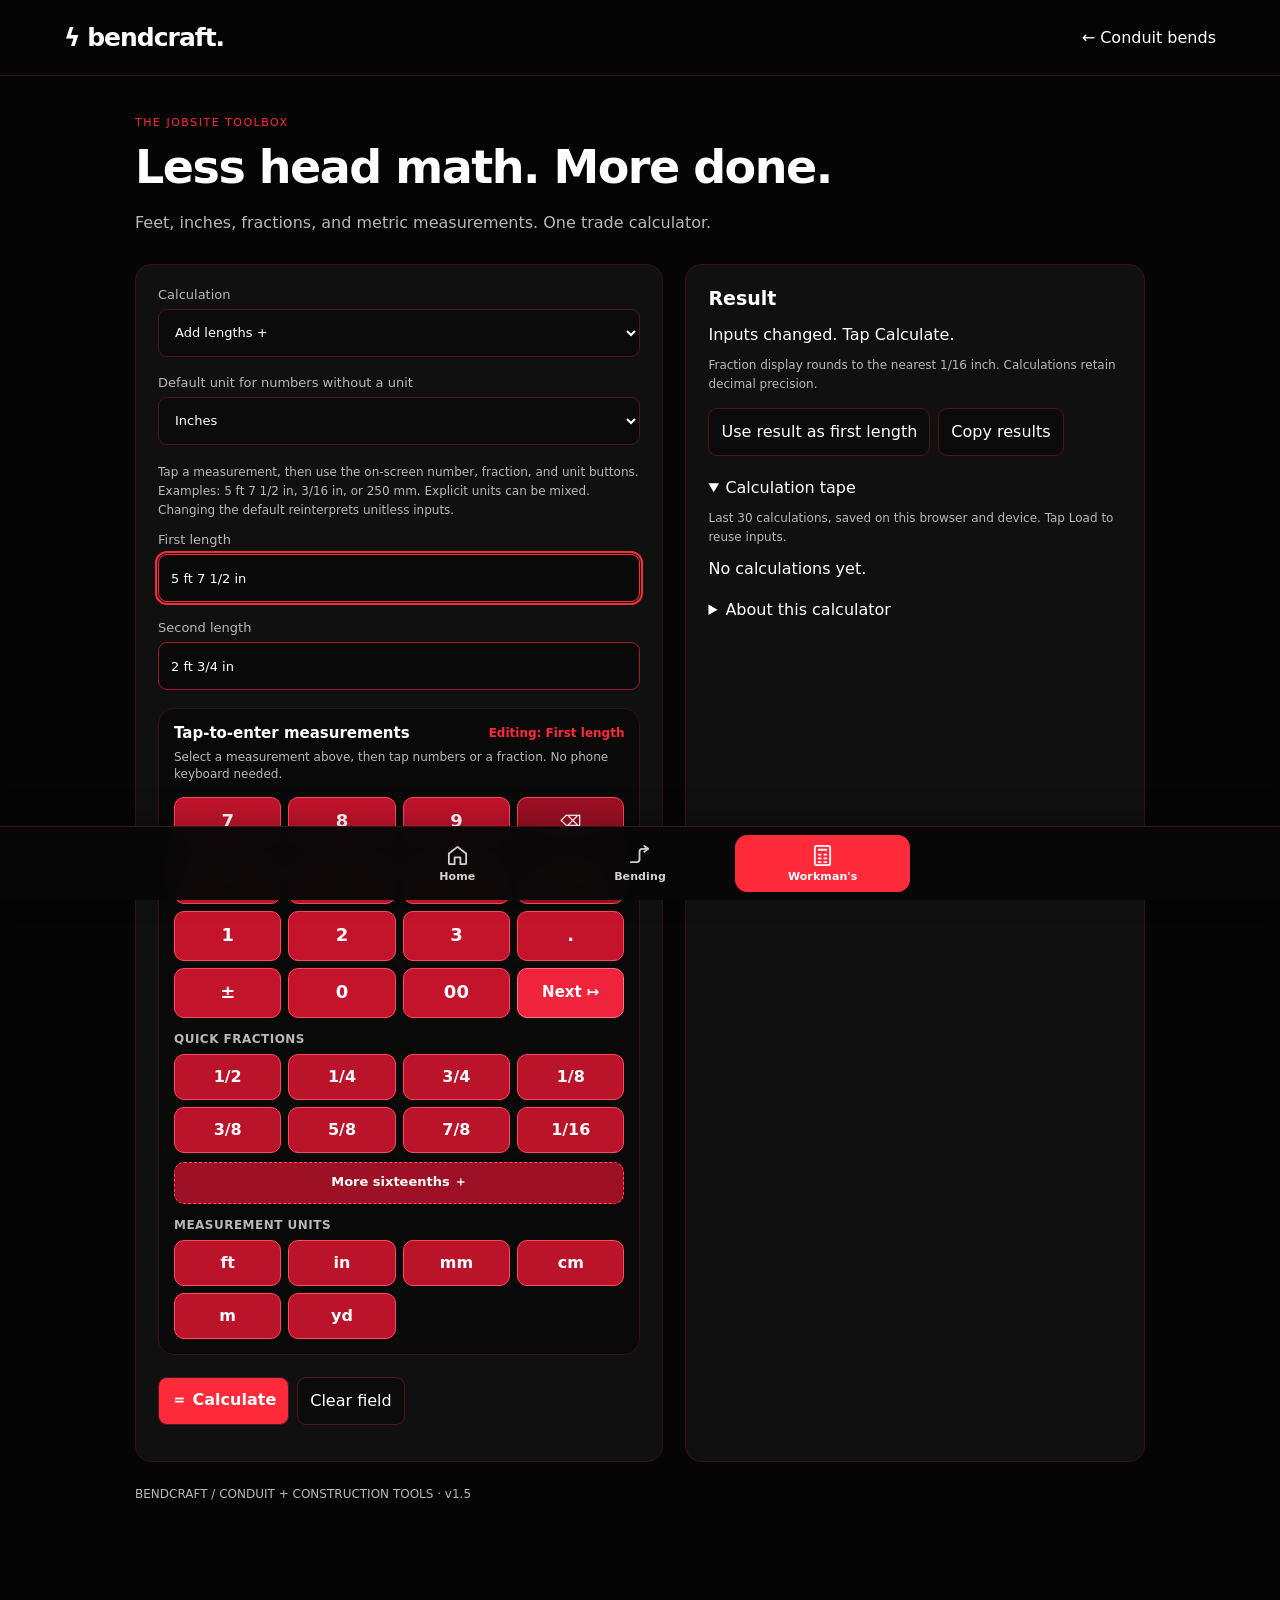
==== commit 40c78515: "Load updated red keypad and navigation without stale iPhone cache" ====
--- a/calculator.html
+++ b/calculator.html
@@ -1,3 +1,3 @@
-<!doctype html><html lang="en"><meta charset="utf-8"><meta name="viewport" content="width=device-width,initial-scale=1,viewport-fit=cover"><meta name="theme-color" content="#050505"><meta name="apple-mobile-web-app-capable" content="yes"><title>Bendcraft • Trade Calculator</title><link rel="manifest" href="manifest.json"><link rel="stylesheet" href="measurement-keypad.css"><link rel="stylesheet" href="app-tabs.css"><style>
+<!doctype html><html lang="en"><meta charset="utf-8"><meta name="viewport" content="width=device-width,initial-scale=1,viewport-fit=cover"><meta name="theme-color" content="#050505"><meta name="apple-mobile-web-app-capable" content="yes"><title>Bendcraft • Trade Calculator</title><link rel="manifest" href="manifest.json?v=1.5"><link rel="stylesheet" href="measurement-keypad.css?v=1.5"><link rel="stylesheet" href="app-tabs.css?v=1.5"><style>
 :root{color-scheme:dark;--bg:#050505;--panel:#101010;--line:#341116;--ink:#ffffff;--muted:#b8b8b8;--accent:#ff2b3a}*{box-sizing:border-box}body{margin:0;background:var(--bg);color:var(--ink);font:16px system-ui,sans-serif}header{padding:23px max(20px,5vw);border-bottom:1px solid var(--line);display:flex;gap:24px;justify-content:space-between;align-items:center}header a{color:var(--ink);text-decoration:none}.brand{font-size:25px;font-weight:800;letter-spacing:-1px}main{max-width:1050px;margin:35px auto;padding:0 20px}h1{font-size:clamp(30px,5vw,46px);letter-spacing:-1.5px;margin:10px 0}p{color:var(--muted);line-height:1.6}small{color:var(--accent);letter-spacing:1.5px;font-size:11px}.layout{display:grid;grid-template-columns:1.15fr 1fr;gap:22px;margin-top:28px}.panel{border:1px solid var(--line);border-radius:16px;background:var(--panel);padding:22px}input,select,button{font:inherit;min-height:48px;border:1px solid #4c161d;border-radius:9px;color:var(--ink);background:#0b0b0b;padding:12px}input,select{width:100%;margin-top:7px}label{font-size:13px;color:var(--muted);display:block;margin-bottom:18px}input:focus{outline:2px solid var(--accent)}button{cursor:pointer}button:hover{border-color:var(--accent)}.primary{background:var(--accent);color:#ffffff;font-weight:700}.tools,.keys,.fraction,.actions{display:flex;gap:8px;flex-wrap:wrap;margin:14px 0}.tools button{flex:1}.keys{display:grid;grid-template-columns:repeat(4,1fr)}.keys button{text-align:center}.fraction{align-items:end}.fraction label{flex:1;margin:0}.fraction button{flex:1}h2{font-size:19px;margin:0 0 16px}.result{border-bottom:1px solid var(--line);padding:14px 0;font-size:13px;color:var(--muted)}.result strong{display:block;font-size:24px;color:var(--accent);margin-top:5px;overflow-wrap:anywhere}.note{font-size:12px}#tape article{padding:16px 0;border-bottom:1px solid var(--line)}#tape article p{font-size:13px;overflow-wrap:anywhere}details{margin-top:22px}summary{cursor:pointer}a{color:var(--accent)}[hidden]{display:none!important}footer{padding:25px 0;color:var(--muted);font-size:12px}@media(max-width:700px){.layout{grid-template-columns:1fr}header{gap:14px;font-size:13px}.panel{padding:18px}}
-</style><header><a href="index.html" class="brand">ϟ bendcraft.</a><a href="index.html">← Conduit bends</a></header><main><small>THE JOBSITE TOOLBOX</small><h1>Less head math. More done.</h1><p>Feet, inches, fractions, and metric measurements. One trade calculator.</p><div class="layout"><section class="panel" aria-label="Construction calculator"><label>Calculation<select id="mode"><option value="add">Add lengths +</option><option value="subtract">Subtract lengths −</option><option value="scale">Multiply a length × quantity</option><option value="divide">Divide a length ÷ quantity</option><option value="ratio">Divide two lengths → ratio</option><option value="convert">Convert a measurement</option><option value="area">Rectangle area & perimeter</option><option value="volume">Rectangular volume</option><option value="triangle">Right triangle: rise & run</option><option value="spacing">Equal spacing, including both ends</option></select></label><label>Default unit for numbers without a unit<select id="base"><option value="in">Inches</option><option value="ft">Feet</option><option value="yd">Yards</option><option value="mm">Millimeters</option><option value="cm">Centimeters</option><option value="m">Meters</option></select></label><p class="note">Tap a measurement, then use the on-screen number, fraction, and unit buttons. Examples: 5 ft 7 1/2 in, 3/16 in, or 250 mm. Explicit units can be mixed. Changing the default reinterprets unitless inputs.</p><label><span id="label-a">First length</span><input id="a" type="text" value="5 ft 7 1/2 in" autocomplete="off" spellcheck="false"></label><label id="row-b"><span id="label-b">Second length</span><input id="b" type="text" value="2 ft 3/4 in" autocomplete="off" spellcheck="false"></label><label id="row-c" hidden>Depth<input id="c" type="text" value="4 in" autocomplete="off" spellcheck="false"></label><div id="measurement-keypad"></div><div id="legacy-entry" hidden><small id="target">KEYPAD → FIRST LENGTH</small><div class="tools" aria-label="Insert unit"><button data-token=" ft ">ft</button><button data-token=" in ">in</button><button data-token=" yd ">yd</button><button data-token=" mm ">mm</button><button data-token=" m ">m</button></div><div class="keys" aria-label="Calculator keypad"></div><div class="fraction"><label>Numerator<select id="numerator"></select></label><label>Denominator<select id="denominator"></select></label><button id="insert-fraction">Insert fraction</button></div></div><div class="actions"><button id="calculate" class="primary">＝ Calculate</button><button id="clear">Clear field</button></div></section><section class="panel"><h2>Result</h2><div id="answer" aria-live="polite"></div><p class="note">Fraction display rounds to the nearest 1/16 inch. Calculations retain decimal precision.</p><div class="actions"><button id="reuse">Use result as first length</button><button id="copy">Copy results</button></div><p id="message" role="status"></p><details open><summary>Calculation tape</summary><p class="note">Last 30 calculations, saved on this browser and device. Tap Load to reuse inputs.</p><div id="tape"></div></details><details><summary>About this calculator</summary><p class="note">Bendcraft’s original trade calculator is inspired by the mixed-unit workflow of <a href="https://apps.apple.com/us/app/workmans-calculator-pro/id1188821288" target="_blank" rel="noopener">Workman’s Calculator Pro</a>. Length × quantity returns length. Length × width returns area. Length ÷ length returns a unitless ratio. Equal spacing uses positions at both endpoints.</p></details></section></div><footer>BENDCRAFT / CONDUIT + CONSTRUCTION TOOLS · v1.4</footer></main><nav class="app-tabs" aria-label="Bendcraft apps"><div class="app-tabs-inner"><a class="app-tab" href="home.html"><svg viewBox="0 0 24 24" aria-hidden="true"><path d="m3 10 9-7 9 7v10a1 1 0 0 1-1 1h-5v-7H9v7H4a1 1 0 0 1-1-1Z"/></svg><span>Home</span></a><a class="app-tab" href="index.html"><svg viewBox="0 0 24 24" aria-hidden="true"><path d="M3 19h6c1.7 0 3-1.3 3-3V8c0-1.7 1.3-3 3-3h6"/><path d="m17 2 4 3-4 3"/></svg><span>Bending</span></a><a class="app-tab" href="calculator.html" aria-current="page"><svg viewBox="0 0 24 24" aria-hidden="true"><rect x="4" y="2" width="16" height="20" rx="2"/><path d="M8 6h8M8 11h2m4 0h2M8 15h2m4 0h2M8 19h2m4 0h2"/></svg><span>Workman's</span></a></div></nav><script src="trade-math.js"></script><script src="trade-ui.js"></script><script src="measurement-keypad.js"></script></html>+</style><header><a href="index.html?v=1.5" class="brand">ϟ bendcraft.</a><a href="index.html?v=1.5">← Conduit bends</a></header><main><small>THE JOBSITE TOOLBOX</small><h1>Less head math. More done.</h1><p>Feet, inches, fractions, and metric measurements. One trade calculator.</p><div class="layout"><section class="panel" aria-label="Construction calculator"><label>Calculation<select id="mode"><option value="add">Add lengths +</option><option value="subtract">Subtract lengths −</option><option value="scale">Multiply a length × quantity</option><option value="divide">Divide a length ÷ quantity</option><option value="ratio">Divide two lengths → ratio</option><option value="convert">Convert a measurement</option><option value="area">Rectangle area & perimeter</option><option value="volume">Rectangular volume</option><option value="triangle">Right triangle: rise & run</option><option value="spacing">Equal spacing, including both ends</option></select></label><label>Default unit for numbers without a unit<select id="base"><option value="in">Inches</option><option value="ft">Feet</option><option value="yd">Yards</option><option value="mm">Millimeters</option><option value="cm">Centimeters</option><option value="m">Meters</option></select></label><p class="note">Tap a measurement, then use the on-screen number, fraction, and unit buttons. Examples: 5 ft 7 1/2 in, 3/16 in, or 250 mm. Explicit units can be mixed. Changing the default reinterprets unitless inputs.</p><label><span id="label-a">First length</span><input id="a" type="text" value="5 ft 7 1/2 in" autocomplete="off" spellcheck="false"></label><label id="row-b"><span id="label-b">Second length</span><input id="b" type="text" value="2 ft 3/4 in" autocomplete="off" spellcheck="false"></label><label id="row-c" hidden>Depth<input id="c" type="text" value="4 in" autocomplete="off" spellcheck="false"></label><div id="measurement-keypad"></div><div id="legacy-entry" hidden><small id="target">KEYPAD → FIRST LENGTH</small><div class="tools" aria-label="Insert unit"><button data-token=" ft ">ft</button><button data-token=" in ">in</button><button data-token=" yd ">yd</button><button data-token=" mm ">mm</button><button data-token=" m ">m</button></div><div class="keys" aria-label="Calculator keypad"></div><div class="fraction"><label>Numerator<select id="numerator"></select></label><label>Denominator<select id="denominator"></select></label><button id="insert-fraction">Insert fraction</button></div></div><div class="actions"><button id="calculate" class="primary">＝ Calculate</button><button id="clear">Clear field</button></div></section><section class="panel"><h2>Result</h2><div id="answer" aria-live="polite"></div><p class="note">Fraction display rounds to the nearest 1/16 inch. Calculations retain decimal precision.</p><div class="actions"><button id="reuse">Use result as first length</button><button id="copy">Copy results</button></div><p id="message" role="status"></p><details open><summary>Calculation tape</summary><p class="note">Last 30 calculations, saved on this browser and device. Tap Load to reuse inputs.</p><div id="tape"></div></details><details><summary>About this calculator</summary><p class="note">Bendcraft’s original trade calculator is inspired by the mixed-unit workflow of <a href="https://apps.apple.com/us/app/workmans-calculator-pro/id1188821288" target="_blank" rel="noopener">Workman’s Calculator Pro</a>. Length × quantity returns length. Length × width returns area. Length ÷ length returns a unitless ratio. Equal spacing uses positions at both endpoints.</p></details></section></div><footer>BENDCRAFT / CONDUIT + CONSTRUCTION TOOLS · v1.5</footer></main><nav class="app-tabs" aria-label="Bendcraft apps"><div class="app-tabs-inner"><a class="app-tab" href="home.html?v=1.5"><svg viewBox="0 0 24 24" aria-hidden="true"><path d="m3 10 9-7 9 7v10a1 1 0 0 1-1 1h-5v-7H9v7H4a1 1 0 0 1-1-1Z"/></svg><span>Home</span></a><a class="app-tab" href="index.html?v=1.5"><svg viewBox="0 0 24 24" aria-hidden="true"><path d="M3 19h6c1.7 0 3-1.3 3-3V8c0-1.7 1.3-3 3-3h6"/><path d="m17 2 4 3-4 3"/></svg><span>Bending</span></a><a class="app-tab" href="calculator.html?v=1.5" aria-current="page"><svg viewBox="0 0 24 24" aria-hidden="true"><rect x="4" y="2" width="16" height="20" rx="2"/><path d="M8 6h8M8 11h2m4 0h2M8 15h2m4 0h2M8 19h2m4 0h2"/></svg><span>Workman's</span></a></div></nav><script src="trade-math.js"></script><script src="trade-ui.js"></script><script src="measurement-keypad.js"></script></html>
--- a/measurement-keypad.css
+++ b/measurement-keypad.css
@@ -1,22 +1,40 @@
 /* Shared touch-first Bendcraft measurement keypad. */
 #measurement-keypad { margin: 14px 0 22px; }
-.mp-wrap { border: 1px solid var(--line, #35483e); border-radius: 16px; background: #11221b; padding: 15px; }
+.mp-wrap { border: 1px solid var(--line, #3b1218); border-radius: 16px; background: #090909; padding: 15px; }
 .mp-top { display: flex; align-items: center; justify-content: space-between; flex-wrap: wrap; gap: 5px 12px; }
-.mp-top strong { font-size: 15px; color: var(--ink, #f0f3df); }
-.mp-active { color: var(--accent, #dcf986); font-size: 12px; font-weight: 700; }
-.mp-hint { font-size: 12px; margin: 7px 0 14px; color: var(--muted, #a0b3a4); line-height: 1.4; }
-.mp-label { margin: 14px 0 8px; font-size: 12px; color: var(--muted, #a0b3a4); font-weight: 700; letter-spacing: .04em; text-transform: uppercase; }
+.mp-top strong { font-size: 15px; color: var(--ink, #ffffff); }
+.mp-active { color: var(--accent, #ff2b3a); font-size: 12px; font-weight: 700; }
+.mp-hint { font-size: 12px; margin: 7px 0 14px; color: var(--muted, #b8b8b8); line-height: 1.4; }
+.mp-label { margin: 14px 0 8px; font-size: 12px; color: var(--muted, #b8b8b8); font-weight: 700; letter-spacing: .04em; text-transform: uppercase; }
 .mp-grid { display: grid; grid-template-columns: repeat(4, minmax(0, 1fr)); gap: 7px; }
-.mp-key, .mp-more { appearance: none; min-width: 0; min-height: 50px; padding: 8px 4px; border: 1px solid #536957; border-radius: 10px; background: #23392c; color: var(--ink, #f0f3df); text-align: center; font: 600 18px/1.15 system-ui, sans-serif; touch-action: manipulation; -webkit-tap-highlight-color: transparent; cursor: pointer; }
-.mp-key:active, .mp-more:active { background: var(--accent, #dcf986); color: #14231f; transform: scale(.975); }
-.mp-key:focus-visible, .mp-more:focus-visible { outline: 2px solid var(--accent, #dcf986); outline-offset: 2px; }
+.mp-key, .mp-more { appearance: none; min-width: 0; min-height: 50px; padding: 8px 4px; border: 1px solid #ff4a60; border-radius: 10px; background: #c4142c; color: #ffffff; text-align: center; font: 600 18px/1.15 system-ui, sans-serif; touch-action: manipulation; -webkit-tap-highlight-color: transparent; cursor: pointer; }
+.mp-key:active, .mp-more:active { background: #ff2b3a; color: #ffffff; transform: scale(.975); }
+.mp-key:focus-visible, .mp-more:focus-visible { outline: 2px solid var(--accent, #ff2b3a); outline-offset: 2px; }
 .mp-fractions .mp-key, .mp-units .mp-key { font-size: 16px; min-height: 46px; }
-.mp-key.mp-subtle { font-size: 15px; color: #d5e1cc; background: #344337; }
-.mp-key.mp-next { background: #dcf986; color: #14231f; font-size: 15px; font-weight: 800; }
+.mp-key.mp-subtle { font-size: 15px; color: #ffffff; background: #9e1023; }
+.mp-key.mp-next { background: #ef233c; border-color: #ff7282; color: #ffffff; font-size: 15px; font-weight: 800; }
 .mp-key:disabled { opacity: .4; cursor: not-allowed; }
-.mp-more { display: block; width: 100%; min-height: 42px; font-size: 13px; margin-top: 9px; background: transparent; border-style: dashed; }
+.mp-more { display: block; width: 100%; min-height: 42px; font-size: 13px; margin-top: 9px; background: #9e1023; border-style: dashed; }
 .mp-extra { margin-top: 8px; }
 .mp-extra[hidden] { display: none !important; }
-.mp-selected { outline: 2px solid var(--accent, #dcf986) !important; outline-offset: 1px; border-color: var(--accent, #dcf986) !important; }
+.mp-selected { outline: 2px solid var(--accent, #ff2b3a) !important; outline-offset: 1px; border-color: var(--accent, #ff2b3a) !important; }
 .mp-selected[readonly] { cursor: pointer; }
 @media(max-width:400px) { .mp-wrap { padding: 11px; } .mp-grid { gap: 6px; } .mp-key { min-height: 48px; font-size: 18px; } .mp-fractions .mp-key { font-size: 15px; } }
+
+/* v1.5: Red controls throughout the measurement workflow. */
+.mp-key:hover, .mp-more:hover { background: #e31937; border-color: #ff8794; }
+#fields input, #a, #b, #c {
+  background: #090909; border-color: #a3172e; color: #ffffff;
+  caret-color: #ff2b3a;
+}
+#fields input:focus-visible, #a:focus-visible, #b:focus-visible, #c:focus-visible {
+  border-color: #ff2b3a;
+  outline: 2px solid #ff2b3a;
+  outline-offset: 1px;
+}
+#measurement-keypad .mp-fractions .mp-key,
+#measurement-keypad .mp-units .mp-key { background: #ba132a; }
+#measurement-keypad .mp-fractions .mp-key:hover,
+#measurement-keypad .mp-units .mp-key:hover { background: #e31937; }
+#measurement-keypad .mp-fractions .mp-key:active,
+#measurement-keypad .mp-units .mp-key:active { background: #ff2b3a; }
--- a/app-tabs.css
+++ b/app-tabs.css
@@ -9,8 +9,8 @@
   inset: auto 0 0 0;
   display: block;
   padding: 9px 14px calc(9px + env(safe-area-inset-bottom, 0px));
-  border-top: 1px solid #465948;
-  background: rgba(18, 33, 27, .97);
+  border-top: 1px solid #3a141a;
+  background: rgba(8, 8, 8, .97);
   -webkit-backdrop-filter: blur(16px);
   backdrop-filter: blur(16px);
   box-shadow: 0 -8px 30px rgba(0, 0, 0, .22);
@@ -35,7 +35,7 @@
   border: 1px solid transparent;
   border-radius: 12px;
   text-decoration: none;
-  color: #afc2b1;
+  color: #d1d1d1;
   font: 600 11px/1.15 system-ui, -apple-system, sans-serif;
   letter-spacing: .1px;
   -webkit-tap-highlight-color: transparent;
@@ -52,14 +52,14 @@
   flex: none;
 }
 nav.app-tabs a.app-tab[aria-current="page"] {
-  background: #dcf986;
-  border-color: #dcf986;
-  color: #14231f;
+  background: #ff2b3a;
+  border-color: #ff2b3a;
+  color: #ffffff;
   font-weight: 800;
 }
-nav.app-tabs a.app-tab:active:not([aria-current="page"]) { background: #2b4033; }
+nav.app-tabs a.app-tab:active:not([aria-current="page"]) { background: #1a1a1a; }
 nav.app-tabs a.app-tab:focus-visible {
-  outline: 2px solid #dcf986;
+  outline: 2px solid #ff2b3a;
   outline-offset: 2px;
 }
 @media (min-width: 720px) {
